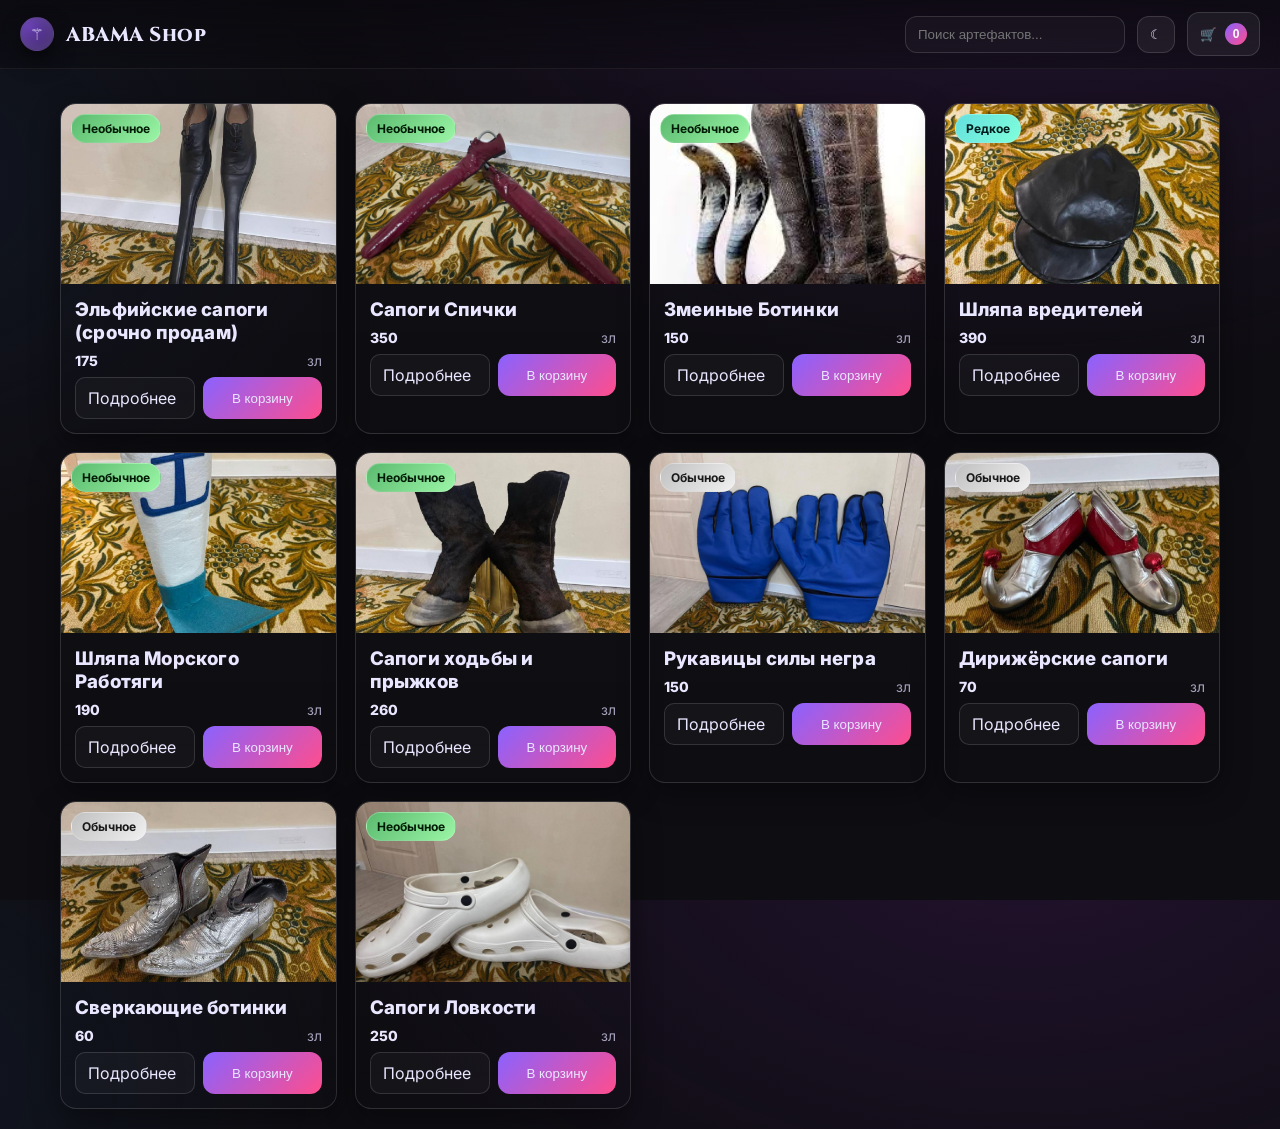
==== index.html @ 3ada4097 "first commit" ====
<!DOCTYPE html>
<html lang="en">
<head>
    <meta charset="UTF-8">
    <meta name="viewport" content="width=device-width, initial-scale=1.0">
    <title>DnD Arcana Shop</title>
    <link rel="preconnect" href="https://fonts.googleapis.com">
    <link rel="preconnect" href="https://fonts.gstatic.com" crossorigin>
    <link href="https://fonts.googleapis.com/css2?family=Cinzel:wght@400;600;800&family=Inter:wght@400;600;800&display=swap" rel="stylesheet">
    <link rel="stylesheet" href="src/styles/style.css">
</head>
<body>
    <header class="site-header">
        <div class="branding">
            <div class="sigil" aria-hidden="true">⚚</div>
            <h1>ABAMA Shop</h1>
        </div>
        <div class="header-actions">
            <div class="search">
                <input id="searchInput" type="search" placeholder="Поиск артефактов..." aria-label="Поиск">
            </div>
            <button id="toggleTheme" class="ghost-btn" aria-label="Сменить тему">☾</button>
            <button id="cartButton" class="cart-btn" aria-label="Открыть корзину">
                <span class="cart-icon">🛒</span>
                <span id="cartCount" class="cart-count">0</span>
            </button>
        </div>
    </header>

    <main class="container">
        <section id="productGrid" class="grid"></section>
    </main>

    <aside id="cartDrawer" class="cart-drawer" aria-hidden="true">
        <div class="cart-header">
            <h2>Корзина</h2>
            <button id="closeCart" class="ghost-btn" aria-label="Закрыть корзину">✕</button>
        </div>
        <div id="cartItems" class="cart-items"></div>
        <div class="cart-footer">
            <div class="total">
                <span>Итого:</span>
                <strong id="cartTotal">0</strong>
                <span class="currency">зл</span>
            </div>
            <button id="checkoutBtn" class="primary-btn">Оформить</button>
        </div>
    </aside>

    <div id="toast" class="toast" role="status" aria-live="polite"></div>

    <canvas id="fxCanvas" class="fx-canvas" aria-hidden="true"></canvas>

    <script src="src/js/data.js"></script>
    <script src="src/js/app.js"></script>
</body>
</html>
---- src/styles/style.css ----
/* Theme */
:root {
  --bg: #0e0d12;
  --card: #151320;
  --muted: #a7a3bd;
  --text: #e9e6ff;
  --accent: #8a62ff;
  --accent-2: #ff4d8d;
  --ring: #bba5ff55;
  --ok: #28e0a9;
  --warn: #ffc857;
  --shadow: 0 10px 30px rgba(0,0,0,.4);
}
[data-theme="light"] {
  --bg: #f7f4ff;
  --card: #ffffff;
  --muted: #5a5671;
  --text: #181326;
  --accent: #5b35ff;
  --accent-2: #ff2d79;
  --ring: #361f9150;
  --shadow: 0 10px 24px rgba(29,21,59,.12);
}
* { box-sizing: border-box; }
html, body { height: 100%; }
body {
  margin: 0;
  font-family: Inter, system-ui, -apple-system, Segoe UI, Roboto, Ubuntu, Cantarell, Noto Sans, "Helvetica Neue", Arial, "Apple Color Emoji", "Segoe UI Emoji";
  background: radial-gradient(1200px 800px at 80% -10%, #401a5a66, transparent 60%),
              radial-gradient(800px 600px at -10% 20%, #16243a66, transparent 60%),
              var(--bg);
  color: var(--text);
}
img { display: block; max-width: 100%; }
a { color: inherit; text-decoration: none; }

/* Header */
.site-header {
  position: sticky;
  top: 0;
  z-index: 50;
  display: flex;
  align-items: center;
  justify-content: space-between;
  gap: 16px;
  padding: 12px 20px;
  backdrop-filter: blur(10px);
  background: linear-gradient(180deg, rgba(10,9,14,.75), rgba(10,9,14,.35));
  border-bottom: 1px solid #ffffff12;
}
.branding { display: flex; align-items: center; gap: 12px; }
.branding h1 {
  font-family: Cinzel, serif;
  font-weight: 800;
  letter-spacing: .5px;
  font-size: 20px;
  margin: 0;
}
.sigil {
  width: 34px; height: 34px; border-radius: 50%;
  display: grid; place-items: center;
  background: radial-gradient(circle at 30% 30%, #5a2ea5, #2a1847);
  box-shadow: inset 0 0 22px #bba5ff55, 0 10px 20px #0008;
  border: 1px solid #ffffff22;
}
.header-actions { display: flex; align-items: center; gap: 12px; }
.search input {
  width: 220px;
  padding: 10px 12px;
  border-radius: 12px;
  border: 1px solid #ffffff22;
  background: #ffffff08;
  color: var(--text);
  outline: none;
  transition: border-color .2s, box-shadow .2s;
}
.search input:focus {
  border-color: var(--accent);
  box-shadow: 0 0 0 4px var(--ring);
}
.ghost-btn, .cart-btn, .primary-btn {
  border: 1px solid #ffffff22;
  background: #ffffff10;
  color: var(--text);
  padding: 10px 12px;
  border-radius: 12px;
  cursor: pointer;
  transition: transform .15s ease, background .2s, border-color .2s, box-shadow .2s;
}
.ghost-btn:hover, .cart-btn:hover, .primary-btn:hover {
  transform: translateY(-1px);
  background: #ffffff18;
  border-color: #ffffff40;
}
.cart-btn { display: flex; align-items: center; gap: 8px; }
.cart-count {
  min-width: 22px; height: 22px; border-radius: 999px;
  display: inline-grid; place-items: center;
  font-size: 12px; font-weight: 800; padding: 0 6px;
  background: linear-gradient(135deg, var(--accent), var(--accent-2));
  color: #fff;
}

/* Layout */
.container { max-width: 1200px; padding: 20px; margin: 0 auto; }
.filters {
  display: flex; align-items: center; justify-content: space-between; gap: 16px;
  margin: 14px 0 10px;
}
.chips { display: flex; flex-wrap: wrap; gap: 8px; }
.chip {
  padding: 8px 12px; border-radius: 999px; border: 1px solid #ffffff22;
  background: #ffffff08; color: var(--text); cursor: pointer;
}
.chip.is-active { border-color: var(--accent); box-shadow: 0 0 0 3px var(--ring); }
.sort select {
  padding: 10px 12px; border-radius: 10px; border: 1px solid #ffffff22;
  background: #ffffff08; color: var(--text);
}

/* Grid & Cards */
.grid {
  display: grid;
  grid-template-columns: repeat(auto-fill, minmax(230px, 1fr));
  gap: 18px;
  margin-top: 14px;
}
.card {
  position: relative;
  background: linear-gradient(180deg, #ffffff05, #ffffff00);
  border: 1px solid #ffffff22;
  border-radius: 16px;
  overflow: hidden;
  box-shadow: var(--shadow);
  transform-style: preserve-3d;
  perspective: 1000px;
  transition: transform .2s ease, box-shadow .2s ease, border-color .2s;
}
.card:hover { box-shadow: 0 18px 40px rgba(0,0,0,.45); border-color: #ffffff44; }
.card-media {
  height: 180px; overflow: hidden; background: #0b0a10;
}
.card-media img { width: 100%; height: 100%; object-fit: cover; transform: scale(1.02); transition: transform .5s ease; }
.card:hover .card-media img { transform: scale(1.08); }
.badge {
  position: absolute; top: 10px; left: 10px;
  padding: 6px 10px; border-radius: 999px; font-size: 12px; font-weight: 700;
  background: #00000066; border: 1px solid #ffffff33;
  backdrop-filter: blur(6px);
}
.legendary { background: linear-gradient(135deg, #ffb703, #fb5607); color: #1b0b00; }
.rare { background: linear-gradient(135deg, #64dfdf, #80ffdb); color: #001b1b; }
.uncommon { background: linear-gradient(135deg, #5bba6f, #9bf6a6); color: #001b05; }
.common { background: linear-gradient(135deg, #c0c0c0, #f1f1f1); color: #1a1a1a; }
.card-body { padding: 14px; display: grid; gap: 8px; }
.card-title { font-weight: 800; letter-spacing: .2px; margin: 0; }
.card-meta { display: flex; align-items: center; justify-content: space-between; gap: 8px; color: var(--muted); font-size: 14px; }
.price { font-weight: 800; color: var(--text); }
.card-actions { display: flex; gap: 8px; }
.secondary-btn {
  flex: 1;
  padding: 10px 12px; border-radius: 10px;
  background: #ffffff08; color: var(--text);
  border: 1px solid #ffffff22; cursor: pointer;
}
.primary-btn {
  flex: 1;
  background: linear-gradient(135deg, var(--accent), var(--accent-2));
  border: none;
}

/* Product page */
.product-page {
  display: grid; grid-template-columns: 1.1fr 1fr; gap: 26px;
  align-items: start;
}
.product-hero {
  border: 1px solid #ffffff22; border-radius: 16px; overflow: hidden;
  background: #ffffff08;
}
.product-hero img { width: 100%; height: auto; display: block; }
.product-info {
  border: 1px solid #ffffff22; border-radius: 16px; padding: 18px;
  background: linear-gradient(180deg, #ffffff08, #ffffff04);
}
.product-title { font-family: Cinzel, serif; margin-top: 0; margin-bottom: 8px; }
.product-desc { color: var(--muted); line-height: 1.6; }
.pill {
  display: inline-flex; align-items: center; gap: 8px;
  padding: 6px 10px; border-radius: 999px;
  background: #ffffff10; border: 1px solid #ffffff22; color: var(--text);
}
.meta-row { display: flex; flex-wrap: wrap; gap: 8px; margin: 10px 0 16px; }

/* Cart drawer */
.cart-drawer {
  position: fixed; right: 12px; top: 12px; bottom: 12px; width: 360px;
  transform: translateX(120%);
  background: linear-gradient(180deg, #0f0d17f2, #0f0d17ee);
  border: 1px solid #ffffff22; border-radius: 16px;
  box-shadow: var(--shadow);
  display: grid; grid-template-rows: auto 1fr auto;
  transition: transform .25s ease;
  z-index: 60;
}
.cart-drawer.is-open { transform: translateX(0); }
.cart-header, .cart-footer { padding: 14px; border-bottom: 1px solid #ffffff22; }
.cart-footer { border-top: 1px solid #ffffff22; border-bottom: none; }
.cart-items { overflow: auto; padding: 10px 14px; display: grid; gap: 12px; }
.cart-item {
  display: grid; grid-template-columns: 64px 1fr auto; gap: 10px;
  align-items: center; border: 1px solid #ffffff22; border-radius: 12px; padding: 8px;
  background: #ffffff06;
}
.qty {
  display: inline-flex; align-items: center; gap: 6px; border: 1px solid #ffffff22;
  border-radius: 8px; padding: 4px 6px; background: #ffffff10;
}
.qty button { background: transparent; border: none; color: var(--text); cursor: pointer; }
.total { display: flex; align-items: baseline; gap: 8px; font-size: 18px; }
.currency { color: var(--muted); font-size: 14px; }

/* Toast */
.toast {
  position: fixed; left: 50%; top: 18px; transform: translateX(-50%) translateY(-40px);
  padding: 10px 14px; border-radius: 12px; background: #0e0d12ee; color: var(--text);
  border: 1px solid #ffffff22; box-shadow: var(--shadow);
  opacity: 0; transition: transform .25s ease, opacity .25s ease; z-index: 70;
}
.toast.is-show { transform: translateX(-50%) translateY(0); opacity: 1; }

/* FX Canvas */
.fx-canvas {
  position: fixed; inset: 0; pointer-events: none; z-index: 30; opacity: .25; mix-blend-mode: screen;
}

/* Utils */
.sr-only { position: absolute; left: -10000px; }

/* Responsive */
@media (max-width: 900px) {
  .product-page { grid-template-columns: 1fr; }
  .search input { width: 170px; }
  .cart-drawer { width: 94vw; right: 3vw; }
}
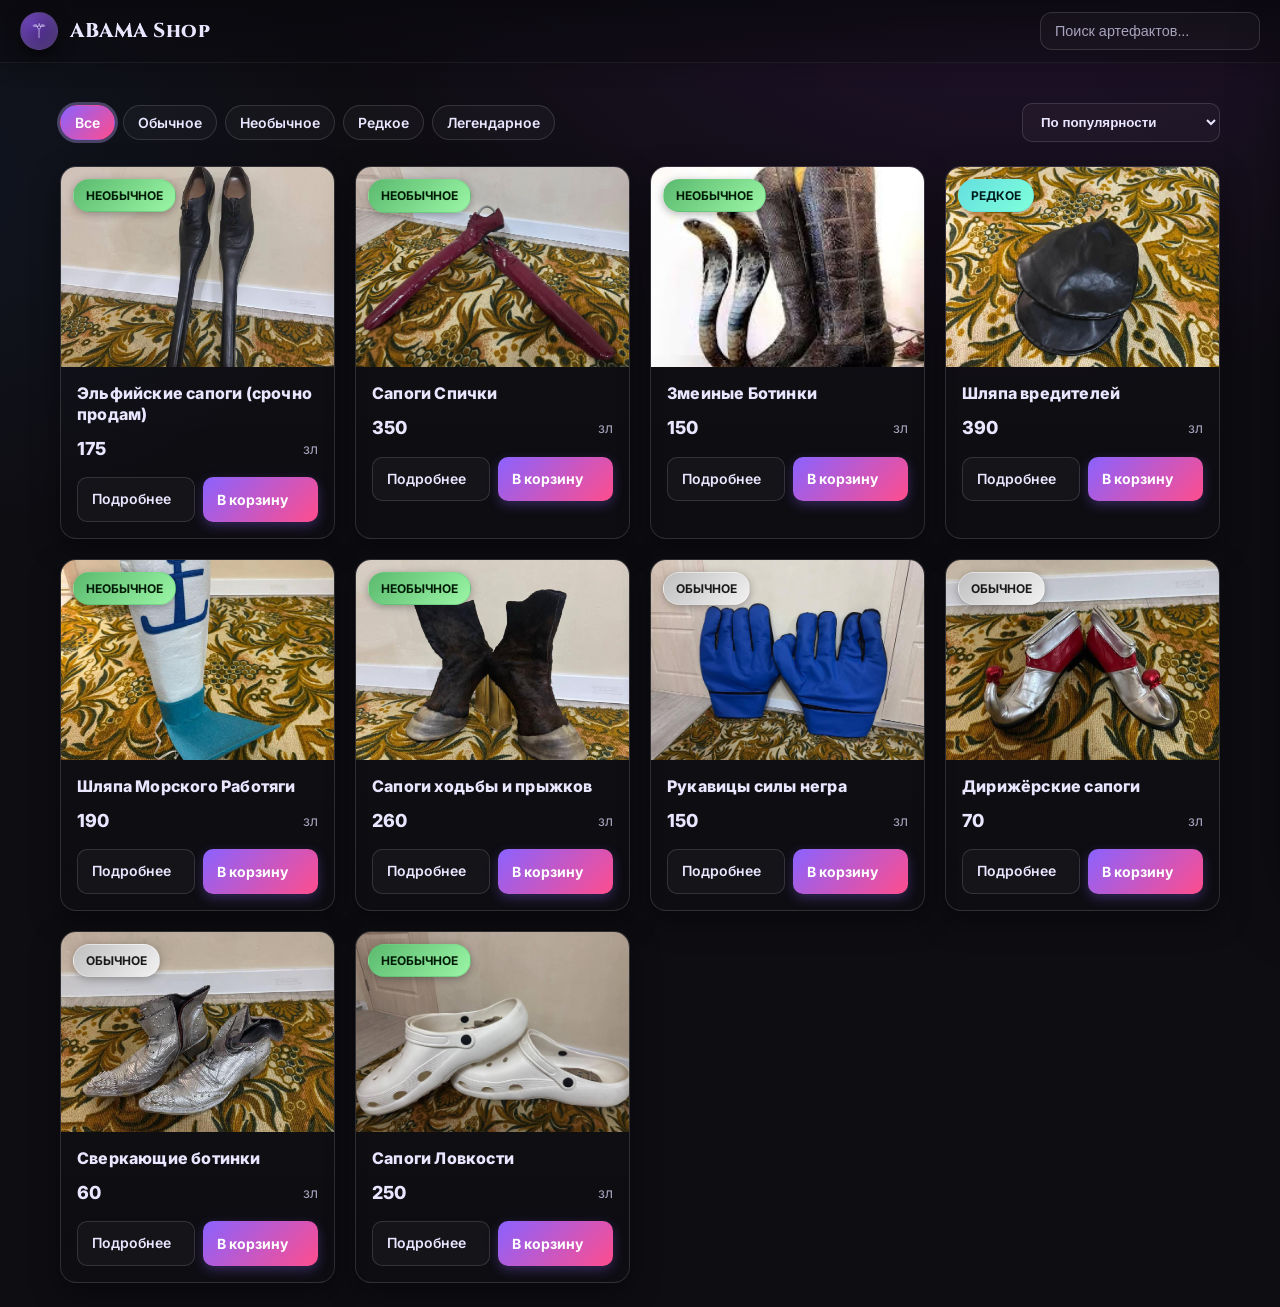
==== commit 1c29bbf7: "abama52" ====
--- a/index.html
+++ b/index.html
@@ -19,19 +19,36 @@
             <div class="search">
                 <input id="searchInput" type="search" placeholder="Поиск артефактов..." aria-label="Поиск">
             </div>
-            <button id="toggleTheme" class="ghost-btn" aria-label="Сменить тему">☾</button>
-            <button id="cartButton" class="cart-btn" aria-label="Открыть корзину">
-                <span class="cart-icon">🛒</span>
-                <span id="cartCount" class="cart-count">0</span>
-            </button>
+<!--            <button id="cartButton" class="cart-btn" aria-label="Открыть корзину">-->
+<!--                <span class="cart-icon">🛒</span>-->
+<!--                <span id="cartCount" class="cart-count">0</span>-->
+<!--            </button>-->
         </div>
     </header>
 
     <main class="container">
-        <section id="productGrid" class="grid"></section>
+        <div class="filters">
+            <div id="rarityChips" class="chips" role="radiogroup" aria-label="Фильтр по редкости">
+                <button class="chip is-active" data-rarity="all" role="radio" aria-checked="true">Все</button>
+                <button class="chip" data-rarity="common" role="radio" aria-checked="false">Обычное</button>
+                <button class="chip" data-rarity="uncommon" role="radio" aria-checked="false">Необычное</button>
+                <button class="chip" data-rarity="rare" role="radio" aria-checked="false">Редкое</button>
+                <button class="chip" data-rarity="legendary" role="radio" aria-checked="false">Легендарное</button>
+            </div>
+            <div class="sort">
+                <select id="sortSelect" aria-label="Сортировка">
+                    <option value="popular">По популярности</option>
+                    <option value="priceAsc">Цена: по возрастанию</option>
+                    <option value="priceDesc">Цена: по убыванию</option>
+                    <option value="nameAsc">Название: А-Я</option>
+                    <option value="nameDesc">Название: Я-А</option>
+                </select>
+            </div>
+        </div>
+        <section id="productGrid" class="grid" aria-label="Список товаров"></section>
     </main>
 
-    <aside id="cartDrawer" class="cart-drawer" aria-hidden="true">
+    <aside id="cartDrawer" class="cart-drawer" aria-hidden="true" role="dialog" aria-label="Корзина покупок">
         <div class="cart-header">
             <h2>Корзина</h2>
             <button id="closeCart" class="ghost-btn" aria-label="Закрыть корзину">✕</button>
@@ -43,12 +60,11 @@
                 <strong id="cartTotal">0</strong>
                 <span class="currency">зл</span>
             </div>
-            <button id="checkoutBtn" class="primary-btn">Оформить</button>
+            <button id="checkoutBtn" class="primary-btn">Оформить заказ</button>
         </div>
     </aside>
 
     <div id="toast" class="toast" role="status" aria-live="polite"></div>
-
     <canvas id="fxCanvas" class="fx-canvas" aria-hidden="true"></canvas>
 
     <script src="src/js/data.js"></script>
--- a/src/styles/style.css
+++ b/src/styles/style.css
@@ -1,247 +1,755 @@
-/* Theme */
 :root {
-  --bg: #0e0d12;
-  --card: #151320;
-  --muted: #a7a3bd;
-  --text: #e9e6ff;
-  --accent: #8a62ff;
-  --accent-2: #ff4d8d;
-  --ring: #bba5ff55;
-  --ok: #28e0a9;
-  --warn: #ffc857;
-  --shadow: 0 10px 30px rgba(0,0,0,.4);
-}
+    --bg: #0e0d12;
+    --card: #151320;
+    --muted: #a7a3bd;
+    --text: #e9e6ff;
+    --accent: #8a62ff;
+    --accent-2: #ff4d8d;
+    --ring: #bba5ff55;
+    --ok: #28e0a9;
+    --warn: #ffc857;
+    --shadow: 0 10px 30px rgba(0,0,0,.4);
+    --transition: 0.2s ease;
+}
+
 [data-theme="light"] {
-  --bg: #f7f4ff;
-  --card: #ffffff;
-  --muted: #5a5671;
-  --text: #181326;
-  --accent: #5b35ff;
-  --accent-2: #ff2d79;
-  --ring: #361f9150;
-  --shadow: 0 10px 24px rgba(29,21,59,.12);
-}
-* { box-sizing: border-box; }
-html, body { height: 100%; }
+    --bg: #f7f4ff;
+    --card: #ffffff;
+    --muted: #5a5671;
+    --text: #181326;
+    --accent: #5b35ff;
+    --accent-2: #ff2d79;
+    --ring: #361f9150;
+    --shadow: 0 10px 24px rgba(29,21,59,.12);
+}
+
+/* Reset & Base */
+*, *::before, *::after {
+    box-sizing: border-box;
+    margin: 0;
+    padding: 0;
+}
+
+html {
+    scroll-behavior: smooth;
+}
+
+html, body {
+    height: 100%;
+}
+
 body {
-  margin: 0;
-  font-family: Inter, system-ui, -apple-system, Segoe UI, Roboto, Ubuntu, Cantarell, Noto Sans, "Helvetica Neue", Arial, "Apple Color Emoji", "Segoe UI Emoji";
-  background: radial-gradient(1200px 800px at 80% -10%, #401a5a66, transparent 60%),
-              radial-gradient(800px 600px at -10% 20%, #16243a66, transparent 60%),
-              var(--bg);
-  color: var(--text);
-}
-img { display: block; max-width: 100%; }
-a { color: inherit; text-decoration: none; }
+    font-family: Inter, system-ui, -apple-system, sans-serif;
+    background:
+            radial-gradient(1200px 800px at 80% -10%, #401a5a66, transparent 60%),
+            radial-gradient(800px 600px at -10% 20%, #16243a66, transparent 60%),
+            var(--bg);
+    background-attachment: fixed;
+    color: var(--text);
+    line-height: 1.6;
+    overflow-x: hidden;
+}
+
+img {
+    display: block;
+    max-width: 100%;
+    height: auto;
+}
+
+button {
+    font-family: inherit;
+    cursor: pointer;
+}
+
+a {
+    color: inherit;
+    text-decoration: none;
+}
 
 /* Header */
 .site-header {
-  position: sticky;
-  top: 0;
-  z-index: 50;
-  display: flex;
-  align-items: center;
-  justify-content: space-between;
-  gap: 16px;
-  padding: 12px 20px;
-  backdrop-filter: blur(10px);
-  background: linear-gradient(180deg, rgba(10,9,14,.75), rgba(10,9,14,.35));
-  border-bottom: 1px solid #ffffff12;
-}
-.branding { display: flex; align-items: center; gap: 12px; }
+    position: sticky;
+    top: 0;
+    z-index: 50;
+    display: flex;
+    align-items: center;
+    justify-content: space-between;
+    gap: 1rem;
+    padding: 0.75rem 1.25rem;
+    backdrop-filter: blur(12px);
+    background: linear-gradient(180deg, rgba(10,9,14,.85), rgba(10,9,14,.4));
+    border-bottom: 1px solid #ffffff12;
+    box-shadow: 0 4px 20px rgba(0,0,0,.2);
+}
+
+.branding {
+    display: flex;
+    align-items: center;
+    gap: 0.75rem;
+}
+
 .branding h1 {
-  font-family: Cinzel, serif;
-  font-weight: 800;
-  letter-spacing: .5px;
-  font-size: 20px;
-  margin: 0;
-}
+    font-family: Cinzel, serif;
+    font-weight: 800;
+    letter-spacing: 0.5px;
+    font-size: 1.25rem;
+    margin: 0;
+    transition: color var(--transition);
+}
+
+.branding h1:hover {
+    color: var(--accent);
+}
+
 .sigil {
-  width: 34px; height: 34px; border-radius: 50%;
-  display: grid; place-items: center;
-  background: radial-gradient(circle at 30% 30%, #5a2ea5, #2a1847);
-  box-shadow: inset 0 0 22px #bba5ff55, 0 10px 20px #0008;
-  border: 1px solid #ffffff22;
-}
-.header-actions { display: flex; align-items: center; gap: 12px; }
+    width: 38px;
+    height: 38px;
+    border-radius: 50%;
+    display: grid;
+    place-items: center;
+    background: radial-gradient(circle at 30% 30%, #5a2ea5, #2a1847);
+    box-shadow: inset 0 0 22px #bba5ff55, 0 8px 16px #0008;
+    border: 1px solid #ffffff22;
+    font-size: 1.25rem;
+    transition: transform var(--transition);
+}
+
+.sigil:hover {
+    transform: rotate(180deg) scale(1.1);
+}
+
+.header-actions {
+    display: flex;
+    align-items: center;
+    gap: 0.75rem;
+}
+
+.search {
+    position: relative;
+}
+
 .search input {
-  width: 220px;
-  padding: 10px 12px;
-  border-radius: 12px;
-  border: 1px solid #ffffff22;
-  background: #ffffff08;
-  color: var(--text);
-  outline: none;
-  transition: border-color .2s, box-shadow .2s;
-}
+    width: 220px;
+    padding: 0.625rem 0.875rem;
+    border-radius: 12px;
+    border: 1px solid #ffffff22;
+    background: #ffffff08;
+    color: var(--text);
+    outline: none;
+    transition: all var(--transition);
+    font-size: 0.9rem;
+}
+
 .search input:focus {
-  border-color: var(--accent);
-  box-shadow: 0 0 0 4px var(--ring);
-}
+    border-color: var(--accent);
+    box-shadow: 0 0 0 4px var(--ring);
+    width: 260px;
+}
+
+.search input::placeholder {
+    color: var(--muted);
+}
+
 .ghost-btn, .cart-btn, .primary-btn {
-  border: 1px solid #ffffff22;
-  background: #ffffff10;
-  color: var(--text);
-  padding: 10px 12px;
-  border-radius: 12px;
-  cursor: pointer;
-  transition: transform .15s ease, background .2s, border-color .2s, box-shadow .2s;
-}
-.ghost-btn:hover, .cart-btn:hover, .primary-btn:hover {
-  transform: translateY(-1px);
-  background: #ffffff18;
-  border-color: #ffffff40;
-}
-.cart-btn { display: flex; align-items: center; gap: 8px; }
+    border: 1px solid #ffffff22;
+    background: #ffffff10;
+    color: var(--text);
+    padding: 0.625rem 0.875rem;
+    border-radius: 12px;
+    cursor: pointer;
+    transition: all var(--transition);
+    font-weight: 600;
+    display: flex;
+    align-items: center;
+    gap: 0.5rem;
+}
+
+.ghost-btn:hover, .cart-btn:hover {
+    transform: translateY(-2px);
+    background: #ffffff18;
+    border-color: #ffffff40;
+    box-shadow: 0 4px 12px rgba(0,0,0,.3);
+}
+
+.ghost-btn:active, .cart-btn:active {
+    transform: translateY(0);
+}
+
+.cart-btn {
+    position: relative;
+}
+
 .cart-count {
-  min-width: 22px; height: 22px; border-radius: 999px;
-  display: inline-grid; place-items: center;
-  font-size: 12px; font-weight: 800; padding: 0 6px;
-  background: linear-gradient(135deg, var(--accent), var(--accent-2));
-  color: #fff;
-}
-
-/* Layout */
-.container { max-width: 1200px; padding: 20px; margin: 0 auto; }
+    min-width: 22px;
+    height: 22px;
+    border-radius: 999px;
+    display: inline-grid;
+    place-items: center;
+    font-size: 0.75rem;
+    font-weight: 800;
+    padding: 0 0.375rem;
+    background: linear-gradient(135deg, var(--accent), var(--accent-2));
+    color: #fff;
+    box-shadow: 0 2px 8px rgba(138, 98, 255, 0.4);
+    animation: pulse 2s infinite;
+}
+
+@keyframes pulse {
+    0%, 100% { transform: scale(1); }
+    50% { transform: scale(1.05); }
+}
+
+/* Container */
+.container {
+    max-width: 1200px;
+    padding: 1.5rem 1.25rem;
+    margin: 0 auto;
+}
+
+/* Filters */
 .filters {
-  display: flex; align-items: center; justify-content: space-between; gap: 16px;
-  margin: 14px 0 10px;
-}
-.chips { display: flex; flex-wrap: wrap; gap: 8px; }
+    display: flex;
+    align-items: center;
+    justify-content: space-between;
+    gap: 1rem;
+    margin: 1rem 0;
+    flex-wrap: wrap;
+}
+
+.chips {
+    display: flex;
+    flex-wrap: wrap;
+    gap: 0.5rem;
+}
+
 .chip {
-  padding: 8px 12px; border-radius: 999px; border: 1px solid #ffffff22;
-  background: #ffffff08; color: var(--text); cursor: pointer;
-}
-.chip.is-active { border-color: var(--accent); box-shadow: 0 0 0 3px var(--ring); }
+    padding: 0.5rem 0.875rem;
+    border-radius: 999px;
+    border: 1px solid #ffffff22;
+    background: #ffffff08;
+    color: var(--text);
+    cursor: pointer;
+    transition: all var(--transition);
+    font-size: 0.875rem;
+    font-weight: 600;
+}
+
+.chip:hover {
+    background: #ffffff15;
+    border-color: #ffffff33;
+    transform: translateY(-1px);
+}
+
+.chip.is-active {
+    background: linear-gradient(135deg, var(--accent), var(--accent-2));
+    border-color: transparent;
+    color: #fff;
+    box-shadow: 0 0 0 3px var(--ring);
+}
+
 .sort select {
-  padding: 10px 12px; border-radius: 10px; border: 1px solid #ffffff22;
-  background: #ffffff08; color: var(--text);
-}
-
-/* Grid & Cards */
+    padding: 0.625rem 0.875rem;
+    border-radius: 10px;
+    border: 1px solid #ffffff22;
+    background: #ffffff08;
+    color: var(--text);
+    cursor: pointer;
+    transition: all var(--transition);
+    font-weight: 600;
+}
+
+.sort select:hover {
+    background: #ffffff15;
+    border-color: #ffffff33;
+}
+
+.sort select:focus {
+    outline: none;
+    border-color: var(--accent);
+    box-shadow: 0 0 0 3px var(--ring);
+}
+
+/* Grid */
 .grid {
-  display: grid;
-  grid-template-columns: repeat(auto-fill, minmax(230px, 1fr));
-  gap: 18px;
-  margin-top: 14px;
-}
+    display: grid;
+    grid-template-columns: repeat(auto-fill, minmax(240px, 1fr));
+    gap: 1.25rem;
+    margin-top: 1.5rem;
+}
+
+/* Card */
 .card {
-  position: relative;
-  background: linear-gradient(180deg, #ffffff05, #ffffff00);
-  border: 1px solid #ffffff22;
-  border-radius: 16px;
-  overflow: hidden;
-  box-shadow: var(--shadow);
-  transform-style: preserve-3d;
-  perspective: 1000px;
-  transition: transform .2s ease, box-shadow .2s ease, border-color .2s;
-}
-.card:hover { box-shadow: 0 18px 40px rgba(0,0,0,.45); border-color: #ffffff44; }
+    position: relative;
+    background: linear-gradient(180deg, #ffffff05, #ffffff00);
+    border: 1px solid #ffffff22;
+    border-radius: 16px;
+    overflow: hidden;
+    box-shadow: var(--shadow);
+    transition: all 0.3s ease;
+    animation: fadeIn 0.5s ease;
+}
+
+@keyframes fadeIn {
+    from {
+        opacity: 0;
+        transform: translateY(20px);
+    }
+    to {
+        opacity: 1;
+        transform: translateY(0);
+    }
+}
+
+.card:hover {
+    transform: translateY(-4px);
+    box-shadow: 0 20px 50px rgba(0,0,0,.5);
+    border-color: #ffffff44;
+}
+
 .card-media {
-  height: 180px; overflow: hidden; background: #0b0a10;
-}
-.card-media img { width: 100%; height: 100%; object-fit: cover; transform: scale(1.02); transition: transform .5s ease; }
-.card:hover .card-media img { transform: scale(1.08); }
+    height: 200px;
+    overflow: hidden;
+    background: #0b0a10;
+    position: relative;
+}
+
+.card-media img {
+    width: 100%;
+    height: 100%;
+    object-fit: cover;
+    transition: transform 0.5s ease;
+}
+
+.card:hover .card-media img {
+    transform: scale(1.1);
+}
+
 .badge {
-  position: absolute; top: 10px; left: 10px;
-  padding: 6px 10px; border-radius: 999px; font-size: 12px; font-weight: 700;
-  background: #00000066; border: 1px solid #ffffff33;
-  backdrop-filter: blur(6px);
-}
-.legendary { background: linear-gradient(135deg, #ffb703, #fb5607); color: #1b0b00; }
-.rare { background: linear-gradient(135deg, #64dfdf, #80ffdb); color: #001b1b; }
-.uncommon { background: linear-gradient(135deg, #5bba6f, #9bf6a6); color: #001b05; }
-.common { background: linear-gradient(135deg, #c0c0c0, #f1f1f1); color: #1a1a1a; }
-.card-body { padding: 14px; display: grid; gap: 8px; }
-.card-title { font-weight: 800; letter-spacing: .2px; margin: 0; }
-.card-meta { display: flex; align-items: center; justify-content: space-between; gap: 8px; color: var(--muted); font-size: 14px; }
-.price { font-weight: 800; color: var(--text); }
-.card-actions { display: flex; gap: 8px; }
+    position: absolute;
+    top: 0.75rem;
+    left: 0.75rem;
+    padding: 0.375rem 0.75rem;
+    border-radius: 999px;
+    font-size: 0.75rem;
+    font-weight: 700;
+    text-transform: uppercase;
+    background: #00000088;
+    border: 1px solid #ffffff33;
+    backdrop-filter: blur(8px);
+    box-shadow: 0 2px 8px rgba(0,0,0,.3);
+}
+
+.legendary {
+    background: linear-gradient(135deg, #ffb703, #fb5607);
+    color: #1b0b00;
+    border-color: #ff8c0055;
+}
+
+.rare {
+    background: linear-gradient(135deg, #64dfdf, #80ffdb);
+    color: #001b1b;
+    border-color: #64dfdf55;
+}
+
+.uncommon {
+    background: linear-gradient(135deg, #5bba6f, #9bf6a6);
+    color: #001b05;
+    border-color: #5bba6f55;
+}
+
+.common {
+    background: linear-gradient(135deg, #c0c0c0, #f1f1f1);
+    color: #1a1a1a;
+    border-color: #ffffff55;
+}
+
+.card-body {
+    padding: 1rem;
+    display: grid;
+    gap: 0.625rem;
+}
+
+.card-title {
+    font-weight: 800;
+    letter-spacing: 0.2px;
+    margin: 0;
+    font-size: 1rem;
+    line-height: 1.3;
+    display: -webkit-box;
+    -webkit-line-clamp: 2;
+    -webkit-box-orient: vertical;
+    overflow: hidden;
+}
+
+.card-meta {
+    display: flex;
+    align-items: center;
+    justify-content: space-between;
+    gap: 0.5rem;
+    color: var(--muted);
+    font-size: 0.875rem;
+}
+
+.price {
+    font-weight: 800;
+    color: var(--text);
+    font-size: 1.125rem;
+}
+
+.card-actions {
+    display: flex;
+    gap: 0.5rem;
+    margin-top: 0.25rem;
+}
+
 .secondary-btn {
-  flex: 1;
-  padding: 10px 12px; border-radius: 10px;
-  background: #ffffff08; color: var(--text);
-  border: 1px solid #ffffff22; cursor: pointer;
-}
+    flex: 1;
+    padding: 0.625rem 0.875rem;
+    border-radius: 10px;
+    background: #ffffff08;
+    color: var(--text);
+    border: 1px solid #ffffff22;
+    cursor: pointer;
+    transition: all var(--transition);
+    font-weight: 600;
+    font-size: 0.875rem;
+}
+
+.secondary-btn:hover {
+    background: #ffffff15;
+    border-color: #ffffff33;
+    transform: translateY(-1px);
+}
+
 .primary-btn {
-  flex: 1;
-  background: linear-gradient(135deg, var(--accent), var(--accent-2));
-  border: none;
-}
-
-/* Product page */
+    flex: 1;
+    padding: 0.625rem 0.875rem;
+    border-radius: 10px;
+    background: linear-gradient(135deg, var(--accent), var(--accent-2));
+    border: none;
+    color: #fff;
+    font-weight: 700;
+    font-size: 0.875rem;
+    transition: all var(--transition);
+    box-shadow: 0 4px 12px rgba(138, 98, 255, 0.3);
+}
+
+.primary-btn:hover {
+    transform: translateY(-2px);
+    box-shadow: 0 6px 20px rgba(138, 98, 255, 0.5);
+}
+
+.primary-btn:active {
+    transform: translateY(0);
+}
+
+/* Product Page */
 .product-page {
-  display: grid; grid-template-columns: 1.1fr 1fr; gap: 26px;
-  align-items: start;
-}
+    display: grid;
+    grid-template-columns: 1.1fr 1fr;
+    gap: 2rem;
+    align-items: start;
+    margin-top: 2rem;
+}
+
 .product-hero {
-  border: 1px solid #ffffff22; border-radius: 16px; overflow: hidden;
-  background: #ffffff08;
-}
-.product-hero img { width: 100%; height: auto; display: block; }
+    border: 1px solid #ffffff22;
+    border-radius: 16px;
+    overflow: hidden;
+    background: #ffffff08;
+    box-shadow: var(--shadow);
+}
+
+.product-hero img {
+    width: 100%;
+    height: auto;
+    display: block;
+}
+
 .product-info {
-  border: 1px solid #ffffff22; border-radius: 16px; padding: 18px;
-  background: linear-gradient(180deg, #ffffff08, #ffffff04);
-}
-.product-title { font-family: Cinzel, serif; margin-top: 0; margin-bottom: 8px; }
-.product-desc { color: var(--muted); line-height: 1.6; }
+    border: 1px solid #ffffff22;
+    border-radius: 16px;
+    padding: 1.5rem;
+    background: linear-gradient(180deg, #ffffff08, #ffffff04);
+    box-shadow: var(--shadow);
+}
+
+.product-title {
+    font-family: Cinzel, serif;
+    margin-top: 0.5rem;
+    margin-bottom: 0.75rem;
+    font-size: 1.75rem;
+}
+
+.product-desc {
+    color: var(--muted);
+    line-height: 1.7;
+    margin: 1rem 0;
+}
+
 .pill {
-  display: inline-flex; align-items: center; gap: 8px;
-  padding: 6px 10px; border-radius: 999px;
-  background: #ffffff10; border: 1px solid #ffffff22; color: var(--text);
-}
-.meta-row { display: flex; flex-wrap: wrap; gap: 8px; margin: 10px 0 16px; }
-
-/* Cart drawer */
+    display: inline-flex;
+    align-items: center;
+    gap: 0.5rem;
+    padding: 0.375rem 0.75rem;
+    border-radius: 999px;
+    background: #ffffff10;
+    border: 1px solid #ffffff22;
+    color: var(--text);
+    font-size: 0.875rem;
+    font-weight: 600;
+}
+
+.meta-row {
+    display: flex;
+    flex-wrap: wrap;
+    gap: 0.625rem;
+    margin: 1rem 0 1.5rem;
+}
+
+/* Cart Drawer */
 .cart-drawer {
-  position: fixed; right: 12px; top: 12px; bottom: 12px; width: 360px;
-  transform: translateX(120%);
-  background: linear-gradient(180deg, #0f0d17f2, #0f0d17ee);
-  border: 1px solid #ffffff22; border-radius: 16px;
-  box-shadow: var(--shadow);
-  display: grid; grid-template-rows: auto 1fr auto;
-  transition: transform .25s ease;
-  z-index: 60;
-}
-.cart-drawer.is-open { transform: translateX(0); }
-.cart-header, .cart-footer { padding: 14px; border-bottom: 1px solid #ffffff22; }
-.cart-footer { border-top: 1px solid #ffffff22; border-bottom: none; }
-.cart-items { overflow: auto; padding: 10px 14px; display: grid; gap: 12px; }
+    position: fixed;
+    right: 1rem;
+    top: 1rem;
+    bottom: 1rem;
+    width: 380px;
+    transform: translateX(calc(100% + 2rem));
+    background: linear-gradient(180deg, #0f0d17f8, #0f0d17f2);
+    backdrop-filter: blur(12px);
+    border: 1px solid #ffffff22;
+    border-radius: 16px;
+    box-shadow: 0 20px 60px rgba(0,0,0,.6);
+    display: grid;
+    grid-template-rows: auto 1fr auto;
+    transition: transform 0.3s cubic-bezier(0.4, 0, 0.2, 1);
+    z-index: 60;
+}
+
+.cart-drawer.is-open {
+    transform: translateX(0);
+}
+
+.cart-header {
+    padding: 1rem 1.25rem;
+    border-bottom: 1px solid #ffffff22;
+    display: flex;
+    align-items: center;
+    justify-content: space-between;
+}
+
+.cart-header h2 {
+    font-family: Cinzel, serif;
+    font-size: 1.25rem;
+    margin: 0;
+}
+
+.cart-items {
+    overflow-y: auto;
+    padding: 1rem;
+    display: grid;
+    gap: 0.875rem;
+}
+
+.cart-items::-webkit-scrollbar {
+    width: 8px;
+}
+
+.cart-items::-webkit-scrollbar-track {
+    background: #ffffff08;
+    border-radius: 4px;
+}
+
+.cart-items::-webkit-scrollbar-thumb {
+    background: var(--accent);
+    border-radius: 4px;
+}
+
 .cart-item {
-  display: grid; grid-template-columns: 64px 1fr auto; gap: 10px;
-  align-items: center; border: 1px solid #ffffff22; border-radius: 12px; padding: 8px;
-  background: #ffffff06;
-}
+    display: grid;
+    grid-template-columns: 70px 1fr auto;
+    gap: 0.75rem;
+    align-items: center;
+    border: 1px solid #ffffff22;
+    border-radius: 12px;
+    padding: 0.75rem;
+    background: #ffffff06;
+    transition: all var(--transition);
+}
+
+.cart-item:hover {
+    background: #ffffff10;
+    border-color: #ffffff33;
+}
+
+.cart-item img {
+    width: 70px;
+    height: 70px;
+    object-fit: cover;
+    border-radius: 8px;
+}
+
+.cart-item-name {
+    font-weight: 700;
+    font-size: 0.9rem;
+    margin-bottom: 0.25rem;
+}
+
 .qty {
-  display: inline-flex; align-items: center; gap: 6px; border: 1px solid #ffffff22;
-  border-radius: 8px; padding: 4px 6px; background: #ffffff10;
-}
-.qty button { background: transparent; border: none; color: var(--text); cursor: pointer; }
-.total { display: flex; align-items: baseline; gap: 8px; font-size: 18px; }
-.currency { color: var(--muted); font-size: 14px; }
+    display: inline-flex;
+    align-items: center;
+    gap: 0.5rem;
+    border: 1px solid #ffffff22;
+    border-radius: 8px;
+    padding: 0.25rem 0.5rem;
+    background: #ffffff10;
+}
+
+.qty button {
+    background: transparent;
+    border: none;
+    color: var(--text);
+    cursor: pointer;
+    font-size: 1rem;
+    padding: 0.125rem 0.375rem;
+    transition: all var(--transition);
+    font-weight: 700;
+}
+
+.qty button:hover {
+    color: var(--accent);
+    transform: scale(1.2);
+}
+
+.cart-footer {
+    border-top: 1px solid #ffffff22;
+    padding: 1rem 1.25rem;
+    display: grid;
+    gap: 1rem;
+}
+
+.total {
+    display: flex;
+    align-items: baseline;
+    gap: 0.5rem;
+    font-size: 1.25rem;
+}
+
+.total strong {
+    font-size: 1.75rem;
+    background: linear-gradient(135deg, var(--accent), var(--accent-2));
+    -webkit-background-clip: text;
+    -webkit-text-fill-color: transparent;
+    background-clip: text;
+}
+
+.currency {
+    color: var(--muted);
+    font-size: 0.875rem;
+}
 
 /* Toast */
 .toast {
-  position: fixed; left: 50%; top: 18px; transform: translateX(-50%) translateY(-40px);
-  padding: 10px 14px; border-radius: 12px; background: #0e0d12ee; color: var(--text);
-  border: 1px solid #ffffff22; box-shadow: var(--shadow);
-  opacity: 0; transition: transform .25s ease, opacity .25s ease; z-index: 70;
-}
-.toast.is-show { transform: translateX(-50%) translateY(0); opacity: 1; }
+    position: fixed;
+    left: 50%;
+    top: 2rem;
+    transform: translateX(-50%) translateY(-60px);
+    padding: 0.875rem 1.25rem;
+    border-radius: 12px;
+    background: #0e0d12f8;
+    color: var(--text);
+    border: 1px solid #ffffff33;
+    box-shadow: 0 10px 30px rgba(0,0,0,.5);
+    opacity: 0;
+    transition: all 0.3s cubic-bezier(0.4, 0, 0.2, 1);
+    z-index: 70;
+    font-weight: 600;
+    backdrop-filter: blur(12px);
+}
+
+.toast.is-show {
+    transform: translateX(-50%) translateY(0);
+    opacity: 1;
+}
 
 /* FX Canvas */
 .fx-canvas {
-  position: fixed; inset: 0; pointer-events: none; z-index: 30; opacity: .25; mix-blend-mode: screen;
-}
-
-/* Utils */
-.sr-only { position: absolute; left: -10000px; }
+    position: fixed;
+    inset: 0;
+    pointer-events: none;
+    z-index: 30;
+    opacity: 0.3;
+    mix-blend-mode: screen;
+}
+
+/* Empty State */
+.empty-state {
+    text-align: center;
+    padding: 3rem 1rem;
+    color: var(--muted);
+}
+
+.empty-state-icon {
+    font-size: 4rem;
+    margin-bottom: 1rem;
+    opacity: 0.5;
+}
 
 /* Responsive */
 @media (max-width: 900px) {
-  .product-page { grid-template-columns: 1fr; }
-  .search input { width: 170px; }
-  .cart-drawer { width: 94vw; right: 3vw; }
-}
-
-
+    .product-page {
+        grid-template-columns: 1fr;
+    }
+
+    .search input {
+        width: 160px;
+    }
+
+    .search input:focus {
+        width: 200px;
+    }
+
+    .cart-drawer {
+        width: calc(100vw - 2rem);
+        right: 1rem;
+    }
+
+    .grid {
+        grid-template-columns: repeat(auto-fill, minmax(200px, 1fr));
+    }
+}
+
+@media (max-width: 600px) {
+    .filters {
+        flex-direction: column;
+        align-items: stretch;
+    }
+
+    .chips {
+        justify-content: center;
+    }
+
+    .sort {
+        width: 100%;
+    }
+
+    .sort select {
+        width: 100%;
+    }
+}
+
+/* Loading State */
+@keyframes shimmer {
+    0% {
+        background-position: -1000px 0;
+    }
+    100% {
+        background-position: 1000px 0;
+    }
+}
+
+.loading {
+    background: linear-gradient(90deg, #ffffff08 25%, #ffffff15 50%, #ffffff08 75%);
+    background-size: 1000px 100%;
+    animation: shimmer 2s infinite;
+}
